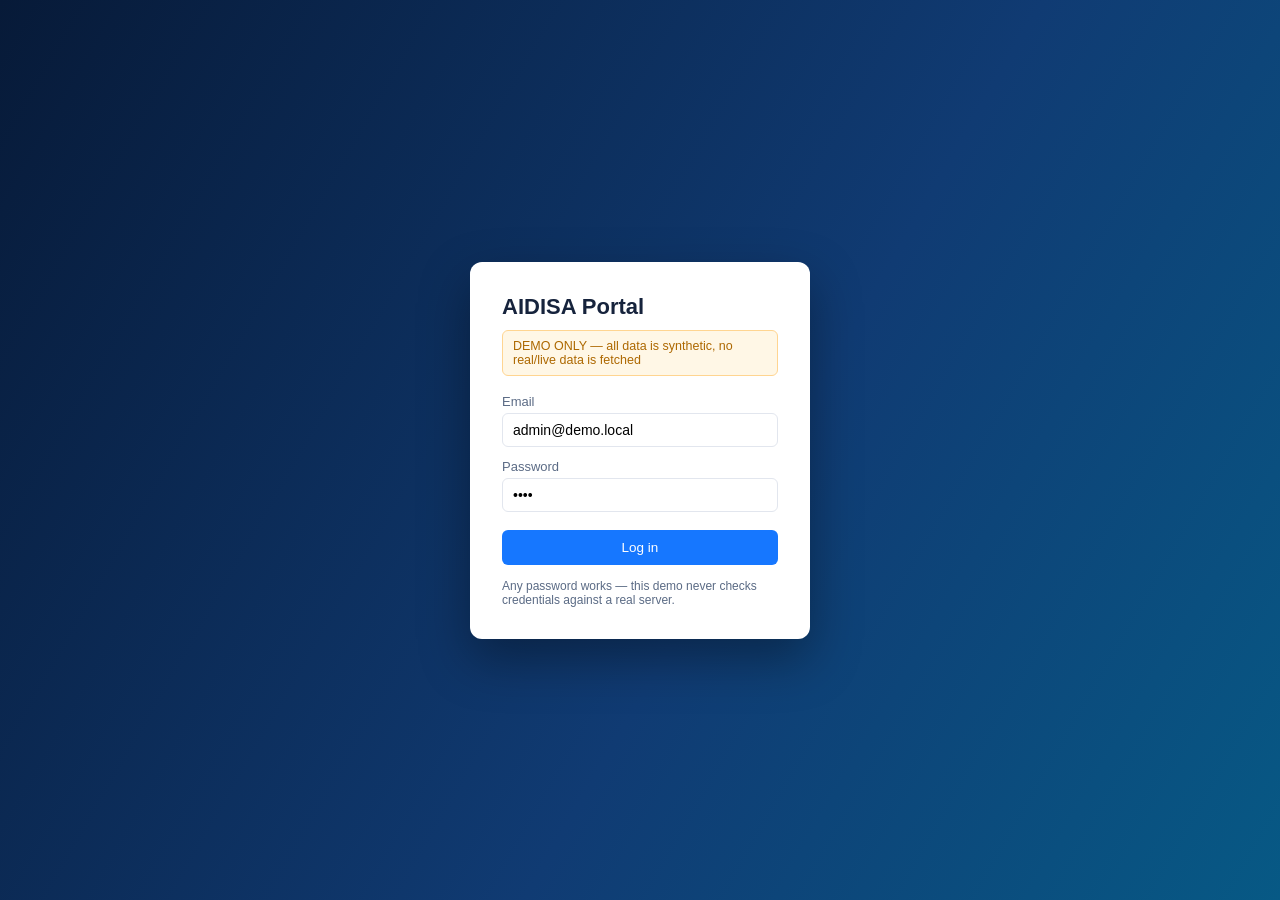
==== index.html @ d4927dfa "Add standalone AIDISA Portal demo Fully static, dependency-free client-side demo (localStorage-backe" ====
<!doctype html>
<html lang="en">
<head>
  <meta charset="utf-8" />
  <meta name="viewport" content="width=device-width, initial-scale=1" />
  <title>AIDISA Portal &mdash; Live Demo</title>
  <link rel="stylesheet" href="styles.css" />
</head>
<body>

  <!-- ===================== LOGIN VIEW ===================== -->
  <div id="loginView" class="login-screen">
    <div class="login-card">
      <div class="brand">AIDISA Portal</div>
      <p class="demo-flag">DEMO ONLY &mdash; all data is synthetic, no real/live data is fetched</p>
      <form id="loginForm">
        <label>Email
          <input id="loginEmail" type="text" value="admin@demo.local" autocomplete="username" />
        </label>
        <label>Password
          <input id="loginPassword" type="password" value="demo" autocomplete="current-password" />
        </label>
        <button type="submit" class="btn btn-primary btn-block">Log in</button>
      </form>
      <p class="hint">Any password works &mdash; this demo never checks credentials against a real server.</p>
    </div>
  </div>

  <!-- ===================== APP VIEW ===================== -->
  <div id="appView" class="app-shell hidden">

    <header class="topbar">
      <div class="topbar-left">
        <span class="brand-mark">AIDISA</span>
        <span class="badge-demo">DEMO &middot; synthetic data</span>
      </div>
      <nav class="tabs">
        <button class="tab-btn active" data-tab="situational">Situational Awareness</button>
        <button class="tab-btn" data-tab="assignment">Case Assignment</button>
      </nav>
      <div class="topbar-right">
        <button id="resetDemoBtn" class="btn btn-ghost">Reset demo</button>
        <button id="logoutBtn" class="btn btn-ghost">Log out</button>
      </div>
    </header>

    <div class="live-bar" id="liveBarOk">
      <div class="live-bar-left">
        <span class="dot" id="liveDot"></span>
        <span id="liveStatusText">Lightweight demo mode</span>
        <span id="lastEventTag" class="tag hidden"></span>
      </div>
      <div class="live-bar-right">
        <label class="inline-field">Generate every
          <select id="intervalSelect">
            <option value="5">5s</option>
            <option value="10" selected>10s</option>
            <option value="15">15s</option>
            <option value="30">30s</option>
          </select>
        </label>
        <label class="inline-field">
          <input type="checkbox" id="liveToggle" /> Live
        </label>
        <label class="inline-field">Advance by
          <select id="advanceSelect">
            <option value="0" selected>Now</option>
            <option value="15">+15s</option>
            <option value="30">+30s</option>
            <option value="60">+60s</option>
            <option value="120">+120s</option>
            <option value="300">+300s</option>
            <option value="600">+600s</option>
          </select>
        </label>
        <button id="generateNowBtn" class="btn btn-primary">Generate now</button>
      </div>
    </div>

    <!-- ---------- Situational Awareness ---------- -->
    <section id="situationalView" class="view">
      <div class="stat-row">
        <div class="stat-card"><div class="stat-value" id="statFeedback">0</div><div class="stat-label">Feedback processed</div></div>
        <div class="stat-card"><div class="stat-value" id="statAlerts">0</div><div class="stat-label">Active high-severity alerts</div></div>
        <div class="stat-card"><div class="stat-value" id="statAssigned">0</div><div class="stat-label">Assigned cases</div></div>
        <div class="stat-card"><div class="stat-value" id="statStaff">0</div><div class="stat-label">Available staff</div></div>
      </div>

      <div class="card-grid">
        <div class="card">
          <div class="card-head">
            <h3>Feedback Trend</h3>
            <div class="card-controls">
              <label>Interval (min) <input type="number" id="trendInterval" min="1" value="5" class="num-input" /></label>
              <label>Window (min) <input type="number" id="trendWindow" min="5" value="60" class="num-input" /></label>
            </div>
          </div>
          <p class="card-sub">High-severity feedback counts, bucketed into equal time intervals.</p>
          <div id="trendChart" class="chart chart-bars"></div>
        </div>

        <div class="card">
          <div class="card-head">
            <h3>Event Surge Tracker</h3>
            <div class="card-controls">
              <label>Window (min) <input type="number" id="surgeWindow" min="5" value="60" class="num-input" /></label>
              <label>Min count <input type="number" id="surgeMinCount" min="1" value="1" class="num-input" /></label>
            </div>
          </div>
          <p class="card-sub">Sudden public-commute incident keywords detected in feedback text.</p>
          <div id="surgeChart" class="chart chart-hbars"></div>
        </div>
      </div>

      <div class="card">
        <h3>Critical Records</h3>
        <p class="card-sub">High-severity feedback received within the trend window above.</p>
        <div class="table-wrap">
          <table id="criticalTable">
            <thead><tr><th>Time</th><th>Title</th><th>Location</th><th>Keywords</th></tr></thead>
            <tbody></tbody>
          </table>
        </div>
      </div>
    </section>

    <!-- ---------- Case Assignment ---------- -->
    <section id="assignmentView" class="view hidden">
      <div class="card-grid">
        <div class="card">
          <h3>Workload by staff</h3>
          <div class="table-wrap">
            <table id="workloadTable">
              <thead><tr><th>Staff</th><th>Assigned cases</th></tr></thead>
              <tbody></tbody>
            </table>
          </div>
        </div>
        <div class="card">
          <h3>All cases</h3>
          <div class="table-wrap">
            <table id="caseTable">
              <thead><tr><th>Time</th><th>Title</th><th>Severity</th><th>Assigned to</th></tr></thead>
              <tbody></tbody>
            </table>
          </div>
        </div>
      </div>
    </section>
  </div>

  <!-- ---------- Case detail dialog ---------- -->
  <dialog id="detailDialog" class="detail-dialog">
    <form method="dialog">
      <h3 id="detailTitle"></h3>
      <dl id="detailBody" class="detail-list"></dl>
      <button class="btn btn-primary" type="submit">Close</button>
    </form>
  </dialog>

  <div id="toast" class="toast hidden"></div>

  <script src="app.js"></script>
</body>
</html>
---- styles.css ----
:root {
  --bg: #f3f5f9;
  --card-bg: #ffffff;
  --text: #16233c;
  --text-muted: #5b6b85;
  --border: #e2e6ee;
  --primary: #1677ff;
  --primary-dark: #0958d9;
  --danger: #cf1322;
  --success: #12805c;
  --warn: #f59e0b;
  font-family: -apple-system, "Segoe UI", Roboto, Helvetica, Arial, sans-serif;
}

* { box-sizing: border-box; }

body {
  margin: 0;
  background: var(--bg);
  color: var(--text);
}

.hidden { display: none !important; }

/* ---------- Login ---------- */
.login-screen {
  min-height: 100vh;
  display: flex;
  align-items: center;
  justify-content: center;
  background: linear-gradient(120deg, #071a38, #103b73 58%, #075985);
}

.login-card {
  background: var(--card-bg);
  border-radius: 12px;
  padding: 32px;
  width: 340px;
  box-shadow: 0 20px 50px rgba(0, 0, 0, 0.35);
}

.login-card .brand {
  font-size: 22px;
  font-weight: 700;
  margin-bottom: 4px;
}

.login-card .demo-flag {
  background: #fff7e6;
  color: #ad6800;
  border: 1px solid #ffd591;
  border-radius: 6px;
  padding: 8px 10px;
  font-size: 12.5px;
  margin: 10px 0 18px;
}

.login-card label {
  display: block;
  font-size: 13px;
  color: var(--text-muted);
  margin-bottom: 12px;
}

.login-card input {
  display: block;
  width: 100%;
  margin-top: 4px;
  padding: 8px 10px;
  border: 1px solid var(--border);
  border-radius: 6px;
  font-size: 14px;
}

.login-card .hint {
  font-size: 12px;
  color: var(--text-muted);
  margin-top: 14px;
  margin-bottom: 0;
}

/* ---------- Buttons ---------- */
.btn {
  border: none;
  border-radius: 6px;
  padding: 8px 14px;
  font-size: 13.5px;
  cursor: pointer;
  font-weight: 500;
}

.btn-primary { background: var(--primary); color: #fff; }
.btn-primary:hover { background: var(--primary-dark); }
.btn-block { width: 100%; padding: 10px; margin-top: 6px; }
.btn-ghost { background: transparent; border: 1px solid var(--border); color: var(--text); }
.btn-ghost:hover { background: #eef1f6; }

/* ---------- App shell ---------- */
.app-shell { min-height: 100vh; }

.topbar {
  display: flex;
  align-items: center;
  justify-content: space-between;
  gap: 16px;
  padding: 12px 20px;
  background: #ffffff;
  border-bottom: 1px solid var(--border);
  flex-wrap: wrap;
}

.topbar-left { display: flex; align-items: center; gap: 10px; }
.brand-mark { font-weight: 700; font-size: 17px; }

.badge-demo {
  font-size: 11px;
  font-weight: 600;
  letter-spacing: 0.3px;
  color: #ad6800;
  background: #fff7e6;
  border: 1px solid #ffd591;
  border-radius: 999px;
  padding: 2px 10px;
}

.tabs { display: flex; gap: 4px; }

.tab-btn {
  border: none;
  background: transparent;
  padding: 8px 14px;
  border-radius: 6px;
  cursor: pointer;
  font-size: 13.5px;
  color: var(--text-muted);
}

.tab-btn.active { background: #e6f0ff; color: var(--primary-dark); font-weight: 600; }
.topbar-right { display: flex; gap: 8px; }

.live-bar {
  display: flex;
  align-items: center;
  justify-content: space-between;
  gap: 12px;
  flex-wrap: wrap;
  background: #f0f9ff;
  border-bottom: 1px solid #d6eaff;
  padding: 10px 20px;
  font-size: 13.5px;
}

.live-bar-left, .live-bar-right { display: flex; align-items: center; gap: 12px; flex-wrap: wrap; }

.dot {
  width: 9px; height: 9px; border-radius: 50%;
  background: #9aa5b1; display: inline-block;
}

.dot.live { background: #22c55e; animation: pulse 1.3s infinite; }

@keyframes pulse {
  0%, 100% { opacity: 1; transform: scale(1); }
  50% { opacity: 0.55; transform: scale(1.15); }
}

.tag {
  background: #e6f0ff;
  color: var(--primary-dark);
  border-radius: 4px;
  padding: 2px 8px;
  font-size: 12px;
}

.tag.high { background: #fff1f0; color: var(--danger); }

.inline-field { display: flex; align-items: center; gap: 6px; color: var(--text-muted); }
.inline-field select, .inline-field input[type="checkbox"] { cursor: pointer; }

/* ---------- Views ---------- */
.view { padding: 20px; }

.stat-row {
  display: grid;
  grid-template-columns: repeat(auto-fit, minmax(180px, 1fr));
  gap: 14px;
  margin-bottom: 18px;
}

.stat-card {
  background: var(--card-bg);
  border: 1px solid var(--border);
  border-radius: 10px;
  padding: 16px 18px;
}

.stat-value { font-size: 26px; font-weight: 700; }
.stat-label { font-size: 12.5px; color: var(--text-muted); margin-top: 2px; }

.card-grid {
  display: grid;
  grid-template-columns: repeat(auto-fit, minmax(360px, 1fr));
  gap: 16px;
  margin-bottom: 16px;
}

.card {
  background: var(--card-bg);
  border: 1px solid var(--border);
  border-radius: 10px;
  padding: 18px;
}

.card h3 { margin: 0 0 4px; font-size: 16px; }
.card-sub { color: var(--text-muted); font-size: 12.5px; margin: 4px 0 14px; }

.card-head {
  display: flex;
  justify-content: space-between;
  align-items: flex-start;
  gap: 10px;
  flex-wrap: wrap;
}

.card-controls { display: flex; gap: 12px; font-size: 12px; color: var(--text-muted); }
.num-input { width: 56px; margin-left: 4px; padding: 2px 5px; border: 1px solid var(--border); border-radius: 4px; }

/* ---------- Charts (pure CSS, no libraries) ---------- */
.chart { min-height: 180px; }

.chart-bars {
  display: flex;
  align-items: flex-end;
  gap: 4px;
  height: 180px;
  border-bottom: 1px solid var(--border);
  padding-bottom: 2px;
}

.chart-bars .bar-col {
  flex: 1;
  display: flex;
  flex-direction: column;
  justify-content: flex-end;
  align-items: center;
  height: 100%;
}

.chart-bars .bar {
  width: 100%;
  max-width: 26px;
  background: var(--danger);
  border-radius: 3px 3px 0 0;
  min-height: 2px;
}

.chart-bars .bar-label {
  font-size: 9.5px;
  color: var(--text-muted);
  margin-top: 4px;
  transform: rotate(-40deg);
  white-space: nowrap;
}

.chart-empty {
  color: var(--text-muted);
  font-size: 13px;
  text-align: center;
  padding: 50px 0;
}

.chart-hbars { display: flex; flex-direction: column; gap: 8px; }

.hbar-row { display: flex; align-items: center; gap: 8px; font-size: 12.5px; cursor: pointer; }
.hbar-label { width: 170px; flex-shrink: 0; text-align: right; color: var(--text); }
.hbar-track { flex: 1; background: #f0f2f6; border-radius: 4px; overflow: hidden; height: 18px; }
.hbar-fill { height: 100%; background: var(--primary); border-radius: 4px; }
.hbar-count { width: 24px; color: var(--text-muted); }

/* ---------- Tables ---------- */
.table-wrap { overflow-x: auto; }

table { width: 100%; border-collapse: collapse; font-size: 13px; }
th, td { text-align: left; padding: 8px 10px; border-bottom: 1px solid var(--border); white-space: nowrap; }
th { color: var(--text-muted); font-weight: 600; font-size: 12px; }
tbody tr { cursor: pointer; }
tbody tr:hover { background: #f7f9fc; }

.sev-high { color: var(--danger); font-weight: 600; }
.sev-low { color: var(--success); font-weight: 600; }

/* ---------- Dialog ---------- */
.detail-dialog {
  border: none;
  border-radius: 10px;
  padding: 22px;
  width: min(480px, 90vw);
  box-shadow: 0 20px 50px rgba(0, 0, 0, 0.3);
}

.detail-dialog::backdrop { background: rgba(10, 20, 40, 0.45); }
.detail-list { display: grid; grid-template-columns: 130px 1fr; gap: 6px 10px; font-size: 13px; margin: 12px 0 18px; }
.detail-list dt { color: var(--text-muted); }
.detail-list dd { margin: 0; }

/* ---------- Toast ---------- */
.toast {
  position: fixed;
  bottom: 20px;
  right: 20px;
  background: #16233c;
  color: #fff;
  padding: 10px 16px;
  border-radius: 8px;
  font-size: 13px;
  box-shadow: 0 10px 30px rgba(0, 0, 0, 0.25);
  z-index: 50;
}
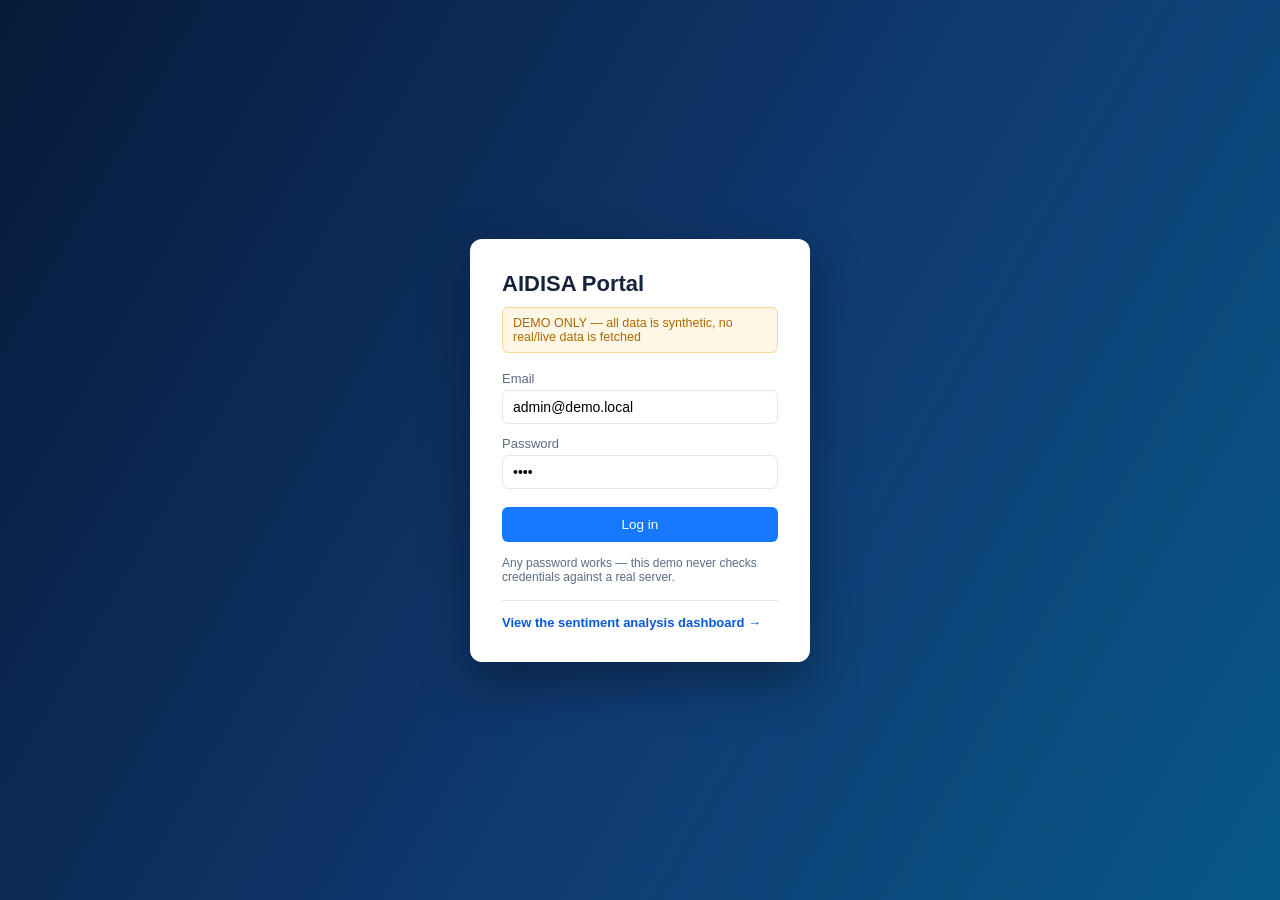
==== commit 37dce538: "Sync demo: processing pipeline, burst alerts, explainers, sentiment dashboard" ====
--- a/index.html
+++ b/index.html
@@ -23,6 +23,7 @@
         <button type="submit" class="btn btn-primary btn-block">Log in</button>
       </form>
       <p class="hint">Any password works &mdash; this demo never checks credentials against a real server.</p>
+      <a class="dash-link" href="dashboard/index.html">View the sentiment analysis dashboard &rarr;</a>
     </div>
   </div>
 
@@ -37,8 +38,13 @@
       <nav class="tabs">
         <button class="tab-btn active" data-tab="situational">Situational Awareness</button>
         <button class="tab-btn" data-tab="assignment">Case Assignment</button>
+        <button class="tab-btn" data-tab="howto">How it works</button>
+        <a class="tab-btn tab-link" href="dashboard/index.html">Sentiment Dashboard &#8599;</a>
       </nav>
       <div class="topbar-right">
+        <button id="alertBellBtn" class="btn btn-ghost bell" title="Open burst alerts">
+          Alerts <span id="alertBadge" class="bell-badge hidden">0</span>
+        </button>
         <button id="resetDemoBtn" class="btn btn-ghost">Reset demo</button>
         <button id="logoutBtn" class="btn btn-ghost">Log out</button>
       </div>
@@ -47,7 +53,7 @@
     <div class="live-bar" id="liveBarOk">
       <div class="live-bar-left">
         <span class="dot" id="liveDot"></span>
-        <span id="liveStatusText">Lightweight demo mode</span>
+        <span id="liveStatusText">Live feed paused</span>
         <span id="lastEventTag" class="tag hidden"></span>
       </div>
       <div class="live-bar-right">
@@ -74,16 +80,43 @@
           </select>
         </label>
         <button id="generateNowBtn" class="btn btn-primary">Generate now</button>
+        <button id="burstBtn" class="btn btn-danger">Simulate incident burst</button>
       </div>
     </div>
 
     <!-- ---------- Situational Awareness ---------- -->
     <section id="situationalView" class="view">
       <div class="stat-row">
-        <div class="stat-card"><div class="stat-value" id="statFeedback">0</div><div class="stat-label">Feedback processed</div></div>
-        <div class="stat-card"><div class="stat-value" id="statAlerts">0</div><div class="stat-label">Active high-severity alerts</div></div>
-        <div class="stat-card"><div class="stat-value" id="statAssigned">0</div><div class="stat-label">Assigned cases</div></div>
-        <div class="stat-card"><div class="stat-value" id="statStaff">0</div><div class="stat-label">Available staff</div></div>
+        <div class="stat-card"><div class="stat-value" id="statReceived">0</div><div class="stat-label">Feedback received</div></div>
+        <div class="stat-card"><div class="stat-value" id="statQueue">0</div><div class="stat-label">In processing pipeline</div></div>
+        <div class="stat-card"><div class="stat-value" id="statProcessed">0</div><div class="stat-label">Feedback processed</div></div>
+        <div class="stat-card"><div class="stat-value" id="statHigh">0</div><div class="stat-label">High-severity feedback</div></div>
+        <div class="stat-card"><div class="stat-value" id="statAlerts">0</div><div class="stat-label">Open burst alerts</div></div>
+        <div class="stat-card"><div class="stat-value" id="statLatency">-</div><div class="stat-label">Avg processing time (last 20)</div></div>
+      </div>
+
+      <div class="card" id="alertsCard">
+        <h3>Burst Alerts</h3>
+        <p class="card-sub">Raised automatically when an incident keyword spikes above its normal rate. Email and SMS are mocked, and nothing is sent.</p>
+        <div id="alertList" class="alert-list"></div>
+      </div>
+
+      <div class="card">
+        <div class="card-head">
+          <h3>Processing Pipeline</h3>
+          <div class="card-controls">
+            <span id="pipelineStatus" class="pipe-status"></span>
+            <label>Speed
+              <select id="speedSelect">
+                <option value="fast">Fast</option>
+                <option value="normal">Normal</option>
+                <option value="slow">Slow</option>
+              </select>
+            </label>
+          </div>
+        </div>
+        <p class="card-sub">Feedback is received first and queued. One backend worker processes each record through every stage. Charts, alerts and assignment only update after the last stage finishes.</p>
+        <div id="pipeline" class="pipeline"></div>
       </div>
 
       <div class="card-grid">
@@ -95,26 +128,28 @@
               <label>Window (min) <input type="number" id="trendWindow" min="5" value="60" class="num-input" /></label>
             </div>
           </div>
-          <p class="card-sub">High-severity feedback counts, bucketed into equal time intervals.</p>
+          <p class="card-sub">Processed high-severity feedback counts, bucketed into equal time intervals.</p>
           <div id="trendChart" class="chart chart-bars"></div>
         </div>
 
         <div class="card">
           <div class="card-head">
             <h3>Event Surge Tracker</h3>
-            <div class="card-controls">
-              <label>Window (min) <input type="number" id="surgeWindow" min="5" value="60" class="num-input" /></label>
-              <label>Min count <input type="number" id="surgeMinCount" min="1" value="1" class="num-input" /></label>
+            <div class="card-controls wrap">
+              <label>Window (min) <input type="number" id="burstWindow" min="1" value="15" class="num-input" /></label>
+              <label>Baseline windows <input type="number" id="burstBaseline" min="1" max="12" value="4" class="num-input" /></label>
+              <label>Min count <input type="number" id="burstMinCount" min="1" value="3" class="num-input" /></label>
+              <label>Multiplier <input type="number" id="burstMultiplier" min="1" step="0.5" value="2" class="num-input" /></label>
             </div>
           </div>
-          <p class="card-sub">Sudden public-commute incident keywords detected in feedback text.</p>
+          <p class="card-sub">Incident keywords in the current window. The black tick is each keyword's alert threshold. Click a row to see how it was scored.</p>
           <div id="surgeChart" class="chart chart-hbars"></div>
         </div>
       </div>
 
       <div class="card">
         <h3>Critical Records</h3>
-        <p class="card-sub">High-severity feedback received within the trend window above.</p>
+        <p class="card-sub">Processed high-severity feedback within the trend window above.</p>
         <div class="table-wrap">
           <table id="criticalTable">
             <thead><tr><th>Time</th><th>Title</th><th>Location</th><th>Keywords</th></tr></thead>
@@ -126,35 +161,74 @@
 
     <!-- ---------- Case Assignment ---------- -->
     <section id="assignmentView" class="view hidden">
-      <div class="card-grid">
-        <div class="card">
-          <h3>Workload by staff</h3>
-          <div class="table-wrap">
-            <table id="workloadTable">
-              <thead><tr><th>Staff</th><th>Assigned cases</th></tr></thead>
-              <tbody></tbody>
-            </table>
-          </div>
-        </div>
-        <div class="card">
-          <h3>All cases</h3>
-          <div class="table-wrap">
-            <table id="caseTable">
-              <thead><tr><th>Time</th><th>Title</th><th>Severity</th><th>Assigned to</th></tr></thead>
-              <tbody></tbody>
-            </table>
-          </div>
-        </div>
+      <div class="card">
+        <h3>Staff &amp; workload</h3>
+        <p class="card-sub">Toggle "on leave" to see the auto-assignment skip that person on the next case.</p>
+        <div class="table-wrap">
+          <table id="workloadTable">
+            <thead><tr><th>Staff</th><th>Team</th><th>Skills</th><th>Availability</th><th>This hour</th><th>Today</th><th>Total</th></tr></thead>
+            <tbody></tbody>
+          </table>
+        </div>
+      </div>
+      <div class="card">
+        <h3>All cases</h3>
+        <p class="card-sub">Click a processed case to see why it went to that staff member.</p>
+        <div class="table-wrap">
+          <table id="caseTable">
+            <thead><tr><th>Time</th><th>Title</th><th>Status</th><th>Severity</th><th>Assigned to</th></tr></thead>
+            <tbody></tbody>
+          </table>
+        </div>
+      </div>
+    </section>
+
+    <!-- ---------- How it works ---------- -->
+    <section id="howtoView" class="view hidden">
+      <div class="card intro">
+        <h3>How AIDISA handles a piece of feedback</h3>
+        <ol class="flow">
+          <li><b>Receive</b>: feedback arrives from IFS, web forms or social media and joins a queue.</li>
+          <li><b>Process</b>: a worker runs pre-processing, the severity model, keyword/NER extraction and category classification.</li>
+          <li><b>Assign</b>: the case is routed to a team and skill, then given to the least-loaded available staff member.</li>
+          <li><b>Detect bursts</b>: keyword counts are compared against their recent baseline, and spikes raise an alert.</li>
+        </ol>
+        <p class="card-sub">These explainers use the same data as the dashboard, so try "Simulate incident burst" and watch them update.</p>
+      </div>
+
+      <div class="card" id="burstCard">
+        <div class="card-head">
+          <h3>Event burst detection</h3>
+          <div class="card-controls"><label>Keyword <select id="explainKeyword"></select></label></div>
+        </div>
+        <p class="card-sub">Is this keyword unusually frequent right now? Thresholds come from the Event Surge Tracker settings.</p>
+        <div id="burstExplain"></div>
+        <div class="table-wrap"><table id="burstTable" class="explain-table clickable"></table></div>
+      </div>
+
+      <div class="card" id="assignCard">
+        <div class="card-head">
+          <h3>Case assignment</h3>
+          <div class="card-controls">
+            <label>Case <select id="explainCase" class="wide-select"></select></label>
+            <button id="replayBtn" class="btn btn-primary btn-small">Replay step by step</button>
+          </div>
+        </div>
+        <p class="card-sub">Mirrors <code>get_next_user()</code> in the AIDISA backend. Each filter narrows the staff list until one person is left.</p>
+        <div id="assignExplain"></div>
       </div>
     </section>
   </div>
 
-  <!-- ---------- Case detail dialog ---------- -->
+  <!-- ---------- Detail dialog ---------- -->
   <dialog id="detailDialog" class="detail-dialog">
     <form method="dialog">
       <h3 id="detailTitle"></h3>
       <dl id="detailBody" class="detail-list"></dl>
-      <button class="btn btn-primary" type="submit">Close</button>
+      <div class="dialog-actions">
+        <button id="detailExplainBtn" class="btn btn-ghost hidden" type="button"></button>
+        <button class="btn btn-primary" type="submit">Close</button>
+      </div>
     </form>
   </dialog>
 
--- a/styles.css
+++ b/styles.css
@@ -136,6 +136,20 @@
 }
 
 .tab-btn.active { background: #e6f0ff; color: var(--primary-dark); font-weight: 600; }
+.tab-link { text-decoration: none; }
+.tab-link:hover { color: var(--primary-dark); background: #f0f6ff; }
+
+.dash-link {
+  display: block;
+  margin-top: 16px;
+  padding-top: 14px;
+  border-top: 1px solid var(--border);
+  font-size: 13px;
+  color: var(--primary-dark);
+  text-decoration: none;
+  font-weight: 600;
+}
+.dash-link:hover { text-decoration: underline; }
 .topbar-right { display: flex; gap: 8px; }
 
 .live-bar {
@@ -303,11 +317,14 @@
 .detail-list dt { color: var(--text-muted); }
 .detail-list dd { margin: 0; }
 
+.dialog-actions { display: flex; justify-content: flex-end; gap: 8px; }
+
 /* ---------- Toast ---------- */
 .toast {
   position: fixed;
   bottom: 20px;
   right: 20px;
+  max-width: min(420px, calc(100vw - 40px));
   background: #16233c;
   color: #fff;
   padding: 10px 16px;
@@ -316,3 +333,201 @@
   box-shadow: 0 10px 30px rgba(0, 0, 0, 0.25);
   z-index: 50;
 }
+
+.toast-alert { background: var(--danger); font-weight: 600; }
+
+/* ---------- Shared bits ---------- */
+.btn-small { padding: 5px 10px; font-size: 12.5px; }
+.btn-danger { background: var(--danger); color: #fff; }
+.btn-danger:hover { background: #a8071a; }
+.card + .card, .card-grid + .card { margin-top: 0; }
+.view > .card { margin-bottom: 16px; }
+.card-controls.wrap { flex-wrap: wrap; row-gap: 6px; }
+.card-controls select { margin-left: 4px; padding: 2px 4px; border: 1px solid var(--border); border-radius: 4px; }
+.wide-select { max-width: 320px; }
+.muted { color: var(--text-muted); }
+code { background: #f0f2f6; padding: 1px 5px; border-radius: 4px; font-size: 12px; }
+
+.pill {
+  display: inline-block;
+  font-size: 11px;
+  font-weight: 600;
+  padding: 1px 8px;
+  border-radius: 999px;
+  background: #eef1f6;
+  color: var(--text-muted);
+  white-space: nowrap;
+}
+.pill-burst, .pill-critical { background: #fff1f0; color: var(--danger); border: 1px solid #ffccc7; }
+.pill-warning { background: #fffbe6; color: #ad6800; border: 1px solid #ffe58f; }
+.pill-ok { background: #f0fdf4; color: var(--success); }
+.pill-busy { background: #e6f0ff; color: var(--primary-dark); }
+.pill-status { text-transform: capitalize; }
+
+.skill {
+  display: inline-block;
+  font-size: 11px;
+  background: #f0f2f6;
+  border-radius: 4px;
+  padding: 1px 6px;
+  margin: 1px 0;
+}
+td.skills { white-space: normal; max-width: 280px; }
+.leave-toggle { display: inline-flex; align-items: center; gap: 4px; cursor: pointer; }
+
+/* ---------- Alert bell ---------- */
+.bell { position: relative; }
+.bell-badge {
+  display: inline-block;
+  min-width: 18px;
+  margin-left: 4px;
+  padding: 0 5px;
+  border-radius: 999px;
+  background: var(--text-muted);
+  color: #fff;
+  font-size: 11px;
+  line-height: 18px;
+  text-align: center;
+}
+.bell-badge.badge-active { background: var(--danger); }
+.bell.ring { animation: ring 0.9s ease-in-out 2; }
+@keyframes ring {
+  0%, 100% { transform: rotate(0); }
+  20% { transform: rotate(-8deg); }
+  40% { transform: rotate(8deg); }
+  60% { transform: rotate(-5deg); }
+  80% { transform: rotate(5deg); }
+}
+
+/* ---------- Alerts ---------- */
+.alert-list { display: flex; flex-direction: column; gap: 10px; }
+.alert-item {
+  border: 1px solid var(--border);
+  border-left: 4px solid var(--warn);
+  border-radius: 8px;
+  padding: 10px 12px;
+  font-size: 13px;
+}
+.alert-item.level-critical { border-left-color: var(--danger); }
+.alert-item.status-active { background: #fffafa; }
+.alert-item.status-resolved { opacity: 0.6; border-left-color: var(--border); }
+.alert-top { display: flex; align-items: center; gap: 8px; flex-wrap: wrap; }
+.alert-kw { font-weight: 700; font-size: 14px; }
+.alert-time { margin-left: auto; color: var(--text-muted); font-size: 12px; }
+.alert-body { margin: 6px 0 8px; color: var(--text-muted); line-height: 1.6; }
+.channel { background: #f0f9ff; color: var(--primary-dark); border-radius: 4px; padding: 0 6px; font-size: 11.5px; }
+.alert-actions { display: flex; gap: 6px; flex-wrap: wrap; }
+.alert-actions .btn { background: #fff; border: 1px solid var(--border); color: var(--text); }
+.alert-actions .btn:hover { background: #eef1f6; }
+.alert-divider { font-size: 12px; color: var(--text-muted); margin-top: 4px; }
+.chart-empty.small { padding: 16px 0; }
+
+/* ---------- Processing pipeline ---------- */
+.pipe-status { font-size: 12px; color: var(--text-muted); align-self: center; }
+.pipeline {
+  display: grid;
+  grid-template-columns: repeat(7, minmax(120px, 1fr));
+  gap: 8px;
+  overflow-x: auto;
+  padding-bottom: 4px;
+}
+.pipe-col {
+  background: #f7f9fc;
+  border: 1px solid var(--border);
+  border-radius: 8px;
+  min-height: 150px;
+  display: flex;
+  flex-direction: column;
+}
+.pipe-col.active { border-color: var(--primary); background: #f0f6ff; }
+.pipe-col.has-items { border-color: #ffd591; background: #fffcf5; }
+.pipe-col.done { background: #f6fdf9; }
+.pipe-head { padding: 8px 8px 6px; border-bottom: 1px solid var(--border); }
+.pipe-title { font-size: 12px; font-weight: 600; }
+.pipe-sub { font-size: 10.5px; color: var(--text-muted); }
+.pipe-body { padding: 6px; display: flex; flex-direction: column; gap: 5px; }
+.chip {
+  background: #fff;
+  border: 1px solid var(--border);
+  border-radius: 6px;
+  padding: 5px 7px;
+  font-size: 11.5px;
+  cursor: pointer;
+  animation: chipIn 0.25s ease-out;
+}
+.chip:hover { border-color: var(--primary); }
+.chip-active { border-color: var(--primary); box-shadow: 0 2px 8px rgba(22, 119, 255, 0.15); }
+.chip-title { font-weight: 500; overflow: hidden; text-overflow: ellipsis; white-space: nowrap; }
+.chip-meta { font-size: 10.5px; color: var(--text-muted); margin-top: 2px; }
+.chip-more { font-size: 11px; color: var(--text-muted); text-align: center; }
+.chip-progress { height: 4px; background: #e6f0ff; border-radius: 2px; margin-top: 5px; overflow: hidden; }
+.chip-progress span { display: block; height: 100%; width: 0; background: var(--primary); }
+@keyframes chipIn { from { opacity: 0; transform: translateY(-3px); } to { opacity: 1; transform: none; } }
+
+/* ---------- Surge tracker extras ---------- */
+.hbar-track { position: relative; }
+.hbar-fill.burst { background: var(--danger); }
+.hbar-threshold { position: absolute; top: -2px; bottom: -2px; width: 2px; background: var(--text); }
+.hbar-state { width: 58px; }
+
+/* ---------- How it works ---------- */
+.flow { margin: 8px 0 0; padding-left: 20px; font-size: 13.5px; line-height: 1.7; }
+.explain-grid { display: grid; grid-template-columns: minmax(0, 3fr) minmax(0, 2fr); gap: 20px; align-items: start; }
+@media (max-width: 860px) { .explain-grid { grid-template-columns: 1fr; } }
+.burst-svg { width: 100%; height: auto; display: block; }
+.burst-svg .grid { stroke: #eef1f6; }
+.burst-svg .axis { fill: var(--text-muted); font-size: 11px; }
+.burst-svg .val { fill: var(--text); font-size: 12px; font-weight: 600; }
+.burst-svg .b-base { fill: #c9d3e3; }
+.burst-svg .b-current { fill: var(--primary); }
+.burst-svg .b-burst { fill: var(--danger); }
+.burst-svg .l-mean { stroke: #8a97ab; stroke-width: 1.5; stroke-dasharray: 3 3; }
+.burst-svg .l-mean-t { fill: #6b7a92; font-size: 11px; }
+.burst-svg .l-thresh { stroke: #d4380d; stroke-width: 2; stroke-dasharray: 7 4; }
+.burst-svg .l-thresh-t { fill: #d4380d; font-size: 11px; font-weight: 600; }
+.legend { display: flex; flex-wrap: wrap; align-items: center; gap: 6px 10px; font-size: 11.5px; color: var(--text-muted); margin-top: 6px; }
+.lg { display: inline-block; width: 12px; height: 12px; border-radius: 2px; }
+.lg-base { background: #c9d3e3; }
+.lg-cur { background: var(--danger); }
+.lg-mean { height: 0; border-top: 2px dashed #8a97ab; border-radius: 0; }
+.lg-thresh { height: 0; border-top: 2px dashed #d4380d; border-radius: 0; }
+.steps { margin: 0; padding-left: 20px; font-size: 13px; line-height: 1.6; }
+.steps li { margin-bottom: 8px; }
+.contrib { margin: 14px 0; font-size: 12.5px; }
+.contrib-title { font-weight: 600; margin-bottom: 6px; }
+.contrib-row { display: grid; grid-template-columns: 90px 1fr auto; gap: 10px; padding: 4px 6px; border-bottom: 1px solid var(--border); cursor: pointer; }
+.contrib-row:hover { background: #f7f9fc; }
+.explain-table tr.selected { background: #e6f0ff; }
+.explain-table.clickable tbody tr { cursor: pointer; }
+.explain-table td.miss { color: var(--danger); }
+.explain-table tr.row-out td { color: #a0aabb; }
+.explain-table tr.row-out td.miss { color: #e39a9f; }
+.explain-table tr.row-chosen { background: #f0fdf4; }
+.chosen { color: var(--success); font-weight: 700; }
+.case-summary { font-size: 13.5px; margin-bottom: 6px; }
+.route { font-size: 13px; color: var(--text-muted); margin-bottom: 14px; }
+.funnel { display: flex; align-items: stretch; gap: 4px; margin-bottom: 14px; overflow-x: auto; padding-bottom: 4px; }
+.funnel-step {
+  flex: 1;
+  min-width: 96px;
+  border: 1px solid var(--border);
+  border-radius: 8px;
+  padding: 8px;
+  text-align: center;
+  background: #f7f9fc;
+  transition: background 0.3s, border-color 0.3s, opacity 0.3s;
+}
+.funnel-step.pending { opacity: 0.4; }
+.funnel-step.active { border-color: var(--primary); background: #e6f0ff; }
+.funnel-step.done { background: #fff; }
+.funnel-step:last-child.done, .funnel-step:last-child.active { border-color: var(--success); background: #f0fdf4; }
+.fs-count { font-size: 18px; font-weight: 700; white-space: nowrap; overflow: hidden; text-overflow: ellipsis; }
+.fs-label { font-size: 12px; font-weight: 600; }
+.fs-note { font-size: 10.5px; color: var(--text-muted); min-height: 13px; }
+.funnel-arrow { align-self: center; color: var(--text-muted); font-size: 20px; }
+
+@media (max-width: 600px) {
+  .view { padding: 16px; }
+  .card-grid { grid-template-columns: 1fr; }
+  .hbar-label { width: 110px; }
+}
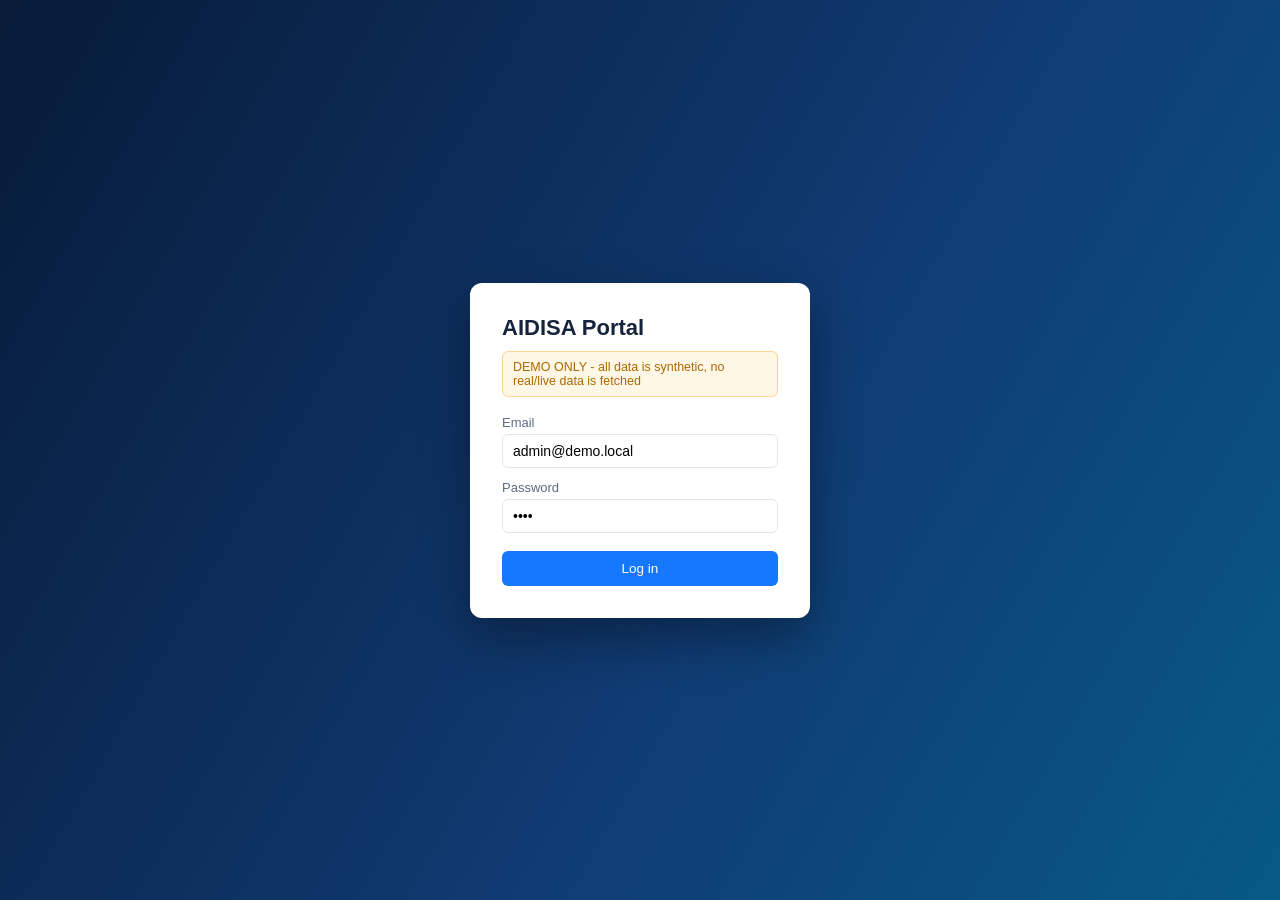
==== commit 5f8bc04d: "Reseed returning visitors; tidy login screen and dashes - Bump the saved-data key so browsers holdin" ====
--- a/index.html
+++ b/index.html
@@ -3,7 +3,8 @@
 <head>
   <meta charset="utf-8" />
   <meta name="viewport" content="width=device-width, initial-scale=1" />
-  <title>AIDISA Portal &mdash; Live Demo</title>
+  <link rel="icon" href="data:," />
+  <title>AIDISA Portal - Live Demo</title>
   <link rel="stylesheet" href="styles.css" />
 </head>
 <body>
@@ -12,7 +13,7 @@
   <div id="loginView" class="login-screen">
     <div class="login-card">
       <div class="brand">AIDISA Portal</div>
-      <p class="demo-flag">DEMO ONLY &mdash; all data is synthetic, no real/live data is fetched</p>
+      <p class="demo-flag">DEMO ONLY - all data is synthetic, no real/live data is fetched</p>
       <form id="loginForm">
         <label>Email
           <input id="loginEmail" type="text" value="admin@demo.local" autocomplete="username" />
@@ -22,8 +23,6 @@
         </label>
         <button type="submit" class="btn btn-primary btn-block">Log in</button>
       </form>
-      <p class="hint">Any password works &mdash; this demo never checks credentials against a real server.</p>
-      <a class="dash-link" href="dashboard/index.html">View the sentiment analysis dashboard &rarr;</a>
     </div>
   </div>
 
@@ -32,18 +31,17 @@
 
     <header class="topbar">
       <div class="topbar-left">
-        <span class="brand-mark">AIDISA</span>
+        <span class="brand-mark">AiDiSA</span>
         <span class="badge-demo">DEMO &middot; synthetic data</span>
       </div>
       <nav class="tabs">
         <button class="tab-btn active" data-tab="situational">Situational Awareness</button>
         <button class="tab-btn" data-tab="assignment">Case Assignment</button>
-        <button class="tab-btn" data-tab="howto">How it works</button>
-        <a class="tab-btn tab-link" href="dashboard/index.html">Sentiment Dashboard &#8599;</a>
+        <button class="tab-btn" data-tab="sentiment">Sentiment Dashboard</button>
       </nav>
       <div class="topbar-right">
-        <button id="alertBellBtn" class="btn btn-ghost bell" title="Open burst alerts">
-          Alerts <span id="alertBadge" class="bell-badge hidden">0</span>
+        <button id="alertBellBtn" class="btn btn-ghost bell" title="Open surge alerts">
+          Alerts <span id="alertBadge" class="bell-badge">0</span>
         </button>
         <button id="resetDemoBtn" class="btn btn-ghost">Reset demo</button>
         <button id="logoutBtn" class="btn btn-ghost">Log out</button>
@@ -54,7 +52,6 @@
       <div class="live-bar-left">
         <span class="dot" id="liveDot"></span>
         <span id="liveStatusText">Live feed paused</span>
-        <span id="lastEventTag" class="tag hidden"></span>
       </div>
       <div class="live-bar-right">
         <label class="inline-field">Generate every
@@ -80,25 +77,79 @@
           </select>
         </label>
         <button id="generateNowBtn" class="btn btn-primary">Generate now</button>
-        <button id="burstBtn" class="btn btn-danger">Simulate incident burst</button>
+        <button id="burstBtn" class="btn btn-danger">Simulate incident surge</button>
       </div>
     </div>
 
     <!-- ---------- Situational Awareness ---------- -->
     <section id="situationalView" class="view">
-      <div class="stat-row">
-        <div class="stat-card"><div class="stat-value" id="statReceived">0</div><div class="stat-label">Feedback received</div></div>
-        <div class="stat-card"><div class="stat-value" id="statQueue">0</div><div class="stat-label">In processing pipeline</div></div>
-        <div class="stat-card"><div class="stat-value" id="statProcessed">0</div><div class="stat-label">Feedback processed</div></div>
-        <div class="stat-card"><div class="stat-value" id="statHigh">0</div><div class="stat-label">High-severity feedback</div></div>
-        <div class="stat-card"><div class="stat-value" id="statAlerts">0</div><div class="stat-label">Open burst alerts</div></div>
-        <div class="stat-card"><div class="stat-value" id="statLatency">-</div><div class="stat-label">Avg processing time (last 20)</div></div>
-      </div>
-
-      <div class="card" id="alertsCard">
-        <h3>Burst Alerts</h3>
-        <p class="card-sub">Raised automatically when an incident keyword spikes above its normal rate. Email and SMS are mocked, and nothing is sent.</p>
-        <div id="alertList" class="alert-list"></div>
+      <div class="stat-row overview-row">
+        <div class="stat-card ov-card" id="ovIncidents">
+          <div class="stat-label">Incidents in the last hour (surges)</div>
+          <div class="stat-value" id="ovIncidentsValue">0</div>
+          <div class="ov-sub" id="ovIncidentsSub"></div>
+        </div>
+        <div class="stat-card ov-card" id="ovTopIssue">
+          <div class="stat-label">Top issue right now</div>
+          <div class="stat-value ov-text" id="ovTopValue">None</div>
+          <div class="ov-sub" id="ovTopSub"></div>
+        </div>
+        <div class="stat-card ov-card">
+          <div class="stat-label">Feedback in the last hour</div>
+          <div class="stat-value" id="ovFeedbackValue">0</div>
+          <div class="ov-sub" id="ovFeedbackSub"></div>
+        </div>
+      </div>
+
+      <div class="card heartbeat-card">
+        <div class="card-head">
+          <h3>Incident Heartbeat <span class="hb-sub">last 60 min</span></h3>
+        </div>
+        <div id="hbChart" class="hb-chart"></div>
+        <div class="hb-axis"><span>60 min ago</span><span>30 min</span><span>now</span></div>
+        <div class="hb-legend"><span class="hb-key hb-key-all"></span>All feedback <span class="hb-key hb-key-crit"></span>Critical incidents</div>
+      </div>
+
+      <div class="card-grid">
+        <div class="card">
+          <div class="card-head">
+            <h3>Feedback Trend</h3>
+            <div class="card-controls">
+              <label>Interval (min) <input type="number" id="trendInterval" min="1" value="5" class="num-input" /></label>
+              <label>Window (min) <input type="number" id="trendWindow" min="5" value="60" class="num-input" /></label>
+            </div>
+          </div>
+          <p class="card-sub">Processed high-severity feedback counts, bucketed into equal time intervals.</p>
+          <div id="trendChart" class="chart chart-bars"></div>
+        </div>
+
+        <div class="card">
+          <div class="card-head">
+            <h3>Event Surge Tracker</h3>
+            <div class="card-controls wrap">
+              <label title="How far back &quot;right now&quot; looks. Reports in this many minutes are the current count.">Window (min) <input type="number" id="burstWindow" min="1" value="15" class="num-input" /></label>
+              <label title="How many reports of the same keyword, inside the window, raise a surge alert.">Threshold <input type="number" id="burstMinCount" min="1" value="3" class="num-input" /></label>
+              <span class="sev-filter" title="Which AI severity ratings count towards a surge.">Count
+                <label><input type="checkbox" id="sev_high" checked /> High</label>
+                <label><input type="checkbox" id="sev_medium" /> Medium</label>
+                <label><input type="checkbox" id="sev_low" /> Low</label>
+              </span>
+            </div>
+          </div>
+          <p class="card-sub">Incident keywords in the current window, counting only the severities ticked above. The black tick is the alert threshold.</p>
+          <div id="surgeChart" class="chart chart-hbars"></div>
+        </div>
+      </div>
+
+      <div class="card">
+        <h3>Critical Records</h3>
+        <p class="card-sub">Processed high-severity feedback within the trend window above.</p>
+        <div class="table-wrap">
+          <table id="criticalTable">
+            <thead><tr><th>Time</th><th>Title</th><th>Location</th><th>Keywords</th></tr></thead>
+            <tbody></tbody>
+          </table>
+        </div>
       </div>
 
       <div class="card">
@@ -117,45 +168,42 @@
         </div>
         <p class="card-sub">Feedback is received first and queued. One backend worker processes each record through every stage. Charts, alerts and assignment only update after the last stage finishes.</p>
         <div id="pipeline" class="pipeline"></div>
-      </div>
-
-      <div class="card-grid">
-        <div class="card">
-          <div class="card-head">
-            <h3>Feedback Trend</h3>
-            <div class="card-controls">
-              <label>Interval (min) <input type="number" id="trendInterval" min="1" value="5" class="num-input" /></label>
-              <label>Window (min) <input type="number" id="trendWindow" min="5" value="60" class="num-input" /></label>
-            </div>
-          </div>
-          <p class="card-sub">Processed high-severity feedback counts, bucketed into equal time intervals.</p>
-          <div id="trendChart" class="chart chart-bars"></div>
-        </div>
-
-        <div class="card">
-          <div class="card-head">
-            <h3>Event Surge Tracker</h3>
-            <div class="card-controls wrap">
-              <label>Window (min) <input type="number" id="burstWindow" min="1" value="15" class="num-input" /></label>
-              <label>Baseline windows <input type="number" id="burstBaseline" min="1" max="12" value="4" class="num-input" /></label>
-              <label>Min count <input type="number" id="burstMinCount" min="1" value="3" class="num-input" /></label>
-              <label>Multiplier <input type="number" id="burstMultiplier" min="1" step="0.5" value="2" class="num-input" /></label>
-            </div>
-          </div>
-          <p class="card-sub">Incident keywords in the current window. The black tick is each keyword's alert threshold. Click a row to see how it was scored.</p>
-          <div id="surgeChart" class="chart chart-hbars"></div>
-        </div>
-      </div>
-
-      <div class="card">
-        <h3>Critical Records</h3>
-        <p class="card-sub">Processed high-severity feedback within the trend window above.</p>
-        <div class="table-wrap">
-          <table id="criticalTable">
-            <thead><tr><th>Time</th><th>Title</th><th>Location</th><th>Keywords</th></tr></thead>
-            <tbody></tbody>
-          </table>
-        </div>
+        <div class="method-legend">
+          <div><span class="method method-ai">AI &middot; LLM</span><b>Severity &amp; NER</b> - a large language model with few-shot prompts rates severity and pulls out incident keywords and locations from free text (emails, chats, call notes).</div>
+          <div><span class="method method-tx">AI &middot; RoBERTa</span><b>Sentiment index</b> - <b>TranSent-X</b> (Transport Sentiment Experience), our RoBERTa model fine-tuned on transport feedback, scores each report from 1 Very Negative to 5 Very Positive. The Sentiment Dashboard averages these scores into the Sentiment Intensity index.</div>
+          <div><span class="method method-ml">ML &middot; SVC</span><b>Category</b> - a support vector classifier trained on past cases assigns the main category.</div>
+          <div><span class="method method-rule">Rule-based</span><b>Pre-processing &amp; assignment</b> - deterministic cleaning, then routing by team, skill, leave and workload.</div>
+        </div>
+      </div>
+
+      <div class="card intro">
+        <h3>How AIDISA handles a piece of feedback</h3>
+        <ol class="flow">
+          <li><b>Receive</b>: feedback arrives from IFS, web forms or social media and joins a queue.</li>
+          <li><b>Process</b>: a worker runs pre-processing, the severity model, keyword/NER extraction and category classification.</li>
+          <li><b>Assign</b>: the case is routed to a team and skill, then given to the least-loaded available staff member.</li>
+          <li><b>Detect surges</b>: reports the AI rated High severity (adjustable) are counted per keyword; when a keyword reaches the threshold within the window, a surge alert is raised.</li>
+        </ol>
+        <p class="card-sub">These explainers use the same live data as the panels above, so try "Simulate incident surge" and watch them update.</p>
+      </div>
+
+      <div class="card" id="burstCard">
+        <div class="card-head">
+          <h3>Event surge detection</h3>
+          <div class="card-controls"><label>Keyword <select id="explainKeyword"></select></label></div>
+        </div>
+        <p class="card-sub">Are enough serious reports about the same thing coming in right now? Settings come from the Event Surge Tracker.</p>
+        <div class="settings-help" id="settingsHelp">
+          <h4>How a surge is decided</h4>
+          <dl>
+            <dt>Count</dt><dd>Which <b>AI severity ratings</b> count. Default is <b>High only</b>, so routine complaints never trigger a surge. Tick Medium to also watch service issues such as lift faults or no aircon.</dd>
+            <dt>Window (min)</dt><dd>How far back &ldquo;right now&rdquo; looks. Reports in the last this-many minutes are counted.</dd>
+            <dt>Threshold</dt><dd>How many of those reports about the <b>same keyword</b> raise an alert. Lower it to be warned sooner; raise it to cut noise.</dd>
+          </dl>
+          <p class="settings-example" id="settingsExample"></p>
+        </div>
+        <div id="burstExplain"></div>
+        <div class="table-wrap"><table id="burstTable" class="explain-table clickable"></table></div>
       </div>
     </section>
 
@@ -181,30 +229,6 @@
           </table>
         </div>
       </div>
-    </section>
-
-    <!-- ---------- How it works ---------- -->
-    <section id="howtoView" class="view hidden">
-      <div class="card intro">
-        <h3>How AIDISA handles a piece of feedback</h3>
-        <ol class="flow">
-          <li><b>Receive</b>: feedback arrives from IFS, web forms or social media and joins a queue.</li>
-          <li><b>Process</b>: a worker runs pre-processing, the severity model, keyword/NER extraction and category classification.</li>
-          <li><b>Assign</b>: the case is routed to a team and skill, then given to the least-loaded available staff member.</li>
-          <li><b>Detect bursts</b>: keyword counts are compared against their recent baseline, and spikes raise an alert.</li>
-        </ol>
-        <p class="card-sub">These explainers use the same data as the dashboard, so try "Simulate incident burst" and watch them update.</p>
-      </div>
-
-      <div class="card" id="burstCard">
-        <div class="card-head">
-          <h3>Event burst detection</h3>
-          <div class="card-controls"><label>Keyword <select id="explainKeyword"></select></label></div>
-        </div>
-        <p class="card-sub">Is this keyword unusually frequent right now? Thresholds come from the Event Surge Tracker settings.</p>
-        <div id="burstExplain"></div>
-        <div class="table-wrap"><table id="burstTable" class="explain-table clickable"></table></div>
-      </div>
 
       <div class="card" id="assignCard">
         <div class="card-head">
@@ -214,17 +238,32 @@
             <button id="replayBtn" class="btn btn-primary btn-small">Replay step by step</button>
           </div>
         </div>
-        <p class="card-sub">Mirrors <code>get_next_user()</code> in the AIDISA backend. Each filter narrows the staff list until one person is left.</p>
         <div id="assignExplain"></div>
       </div>
+    </section>
+
+    <!-- ---------- Sentiment Dashboard ---------- -->
+    <section id="sentimentView" class="view sentiment-view hidden">
+      <iframe id="sentimentFrame" class="sentiment-frame" title="Sentiment analysis dashboard"></iframe>
     </section>
   </div>
+
+  <!-- ---------- Burst alerts dialog ---------- -->
+  <dialog id="alertsDialog" class="detail-dialog alerts-dialog">
+    <div class="card-head">
+      <h3>Surge Alerts</h3>
+      <button id="alertsCloseBtn" class="btn btn-primary" type="button">Close</button>
+    </div>
+    <p class="card-sub">Raised automatically when enough High-severity reports about the same incident arrive within the window. Email and SMS are mocked, and nothing is sent.</p>
+    <div id="alertList" class="alert-list"></div>
+  </dialog>
 
   <!-- ---------- Detail dialog ---------- -->
   <dialog id="detailDialog" class="detail-dialog">
     <form method="dialog">
       <h3 id="detailTitle"></h3>
       <dl id="detailBody" class="detail-list"></dl>
+      <div id="reportBody" class="report hidden"></div>
       <div class="dialog-actions">
         <button id="detailExplainBtn" class="btn btn-ghost hidden" type="button"></button>
         <button class="btn btn-primary" type="submit">Close</button>
@@ -234,6 +273,7 @@
 
   <div id="toast" class="toast hidden"></div>
 
+  <script src="samples.js"></script>
   <script src="app.js"></script>
 </body>
 </html>
--- a/styles.css
+++ b/styles.css
@@ -110,7 +110,7 @@
 }
 
 .topbar-left { display: flex; align-items: center; gap: 10px; }
-.brand-mark { font-weight: 700; font-size: 17px; }
+.brand-mark { font-weight: 700; font-size: 21px; color: #D64550; letter-spacing: 0.2px; line-height: 1; }
 
 .badge-demo {
   font-size: 11px;
@@ -162,7 +162,14 @@
   border-bottom: 1px solid #d6eaff;
   padding: 10px 20px;
   font-size: 13.5px;
-}
+  position: sticky;
+  top: 0;
+  z-index: 50;
+  box-shadow: 0 2px 8px rgba(22, 35, 60, 0.08);
+}
+
+/* Keep scrolled-to cards clear of the sticky live bar. */
+.card { scroll-margin-top: 72px; }
 
 .live-bar-left, .live-bar-right { display: flex; align-items: center; gap: 12px; flex-wrap: wrap; }
 
@@ -301,6 +308,7 @@
 tbody tr:hover { background: #f7f9fc; }
 
 .sev-high { color: var(--danger); font-weight: 600; }
+.sev-medium { color: #ad6800; font-weight: 600; }
 .sev-low { color: var(--success); font-weight: 600; }
 
 /* ---------- Dialog ---------- */
@@ -312,6 +320,7 @@
   box-shadow: 0 20px 50px rgba(0, 0, 0, 0.3);
 }
 
+.alerts-dialog { width: min(760px, 94vw); max-height: 85vh; }
 .detail-dialog::backdrop { background: rgba(10, 20, 40, 0.45); }
 .detail-list { display: grid; grid-template-columns: 130px 1fr; gap: 6px 10px; font-size: 13px; margin: 12px 0 18px; }
 .detail-list dt { color: var(--text-muted); }
@@ -379,14 +388,15 @@
 .bell { position: relative; }
 .bell-badge {
   display: inline-block;
-  min-width: 18px;
-  margin-left: 4px;
+  min-width: 20px;
+  margin-left: 6px;
   padding: 0 5px;
   border-radius: 999px;
   background: var(--text-muted);
   color: #fff;
-  font-size: 11px;
-  line-height: 18px;
+  font-size: 12px;
+  font-weight: 700;
+  line-height: 20px;
   text-align: center;
 }
 .bell-badge.badge-active { background: var(--danger); }
@@ -426,7 +436,7 @@
 .pipe-status { font-size: 12px; color: var(--text-muted); align-self: center; }
 .pipeline {
   display: grid;
-  grid-template-columns: repeat(7, minmax(120px, 1fr));
+  grid-template-columns: repeat(8, minmax(118px, 1fr));
   gap: 8px;
   overflow-x: auto;
   padding-bottom: 4px;
@@ -477,6 +487,7 @@
 .burst-svg { width: 100%; height: auto; display: block; }
 .burst-svg .grid { stroke: #eef1f6; }
 .burst-svg .axis { fill: var(--text-muted); font-size: 11px; }
+.burst-svg .axis-now { fill: var(--text); font-weight: 600; }
 .burst-svg .val { fill: var(--text); font-size: 12px; font-weight: 600; }
 .burst-svg .b-base { fill: #c9d3e3; }
 .burst-svg .b-current { fill: var(--primary); }
@@ -531,3 +542,85 @@
   .card-grid { grid-template-columns: 1fr; }
   .hbar-label { width: 110px; }
 }
+
+/* ---------- AI contribution ---------- */
+.ai-mark { background: #fff3bf; color: inherit; padding: 0 2px; border-radius: 3px; }
+
+/* ---------- Overview ---------- */
+.overview-row { grid-template-columns: repeat(auto-fit, minmax(210px, 1fr)); margin-bottom: 14px; }
+.ov-card { text-align: left; font: inherit; color: inherit; border-left: 4px solid var(--border); }
+.ov-card .stat-label { order: -1; margin: 0 0 4px; font-weight: 600; }
+.ov-card .stat-value { font-size: 32px; line-height: 1.1; }
+.ov-card .stat-value.ov-text { font-size: 22px; line-height: 1.3; text-transform: capitalize; }
+.ov-sub { font-size: 12.5px; color: var(--text-muted); margin-top: 6px; min-height: 16px; }
+.ov-danger { border-left-color: var(--danger); }
+.ov-danger .stat-value { color: var(--danger); }
+.ov-warn { border-left-color: var(--warn); }
+.heartbeat-card { margin-bottom: 18px; }
+.hb-sub { font-weight: 400; font-size: 12.5px; color: var(--text-muted); margin-left: 6px; }
+.hb-chart svg { width: 100%; height: 80px; display: block; }
+.hb-base { stroke: var(--border); stroke-width: 1; vector-effect: non-scaling-stroke; }
+.hb-area { fill: rgba(22, 119, 255, 0.12); }
+.hb-line-all, .hb-line-crit { fill: none; stroke-width: 2; vector-effect: non-scaling-stroke; stroke-linejoin: round; }
+.hb-line-all { stroke: var(--primary); }
+.hb-line-crit { stroke: var(--danger); }
+.hb-axis { display: flex; justify-content: space-between; font-size: 11.5px; color: var(--text-muted); margin-top: 4px; }
+.hb-legend { font-size: 12px; color: var(--text-muted); margin-top: 6px; display: flex; align-items: center; gap: 6px; }
+.hb-key { width: 14px; height: 3px; border-radius: 2px; display: inline-block; margin-left: 10px; }
+.hb-key:first-child { margin-left: 0; }
+.hb-key-all { background: var(--primary); }
+.hb-key-crit { background: var(--danger); }
+
+/* ---------- Alert report ---------- */
+.report-dialog { width: min(640px, 94vw); max-height: 88vh; overflow-y: auto; }
+.report { margin: 12px 0 18px; font-size: 13px; }
+.rp-head { display: flex; align-items: center; gap: 8px; flex-wrap: wrap; }
+.rp-when { margin-left: auto; color: var(--text-muted); font-size: 12.5px; }
+.rp-action { margin: 14px 0; padding: 12px 14px; background: #f0f7ff; border-left: 4px solid var(--primary); border-radius: 6px; line-height: 1.45; }
+.rp-action b { display: block; font-size: 11.5px; text-transform: uppercase; letter-spacing: 0.04em; color: var(--primary-dark); margin-bottom: 3px; }
+.rp-stats { display: grid; grid-template-columns: repeat(3, 1fr); gap: 10px; }
+.rp-stats > div { border: 1px solid var(--border); border-radius: 8px; padding: 10px 12px; }
+.rp-stats b { display: block; font-size: 22px; line-height: 1.2; }
+.rp-stats span { display: block; color: var(--text); font-size: 12.5px; }
+.rp-stats em { display: block; font-style: normal; color: var(--text-muted); font-size: 11.5px; margin-top: 2px; }
+.rp-h { margin: 18px 0 8px; font-size: 12px; text-transform: uppercase; letter-spacing: 0.05em; color: var(--text-muted); }
+.rp-chips { display: flex; flex-wrap: wrap; gap: 6px; }
+.rp-chips .channel { padding: 3px 10px; font-size: 12.5px; }
+.rp-timeline, .rp-reports { list-style: none; margin: 0; padding: 0; }
+.rp-timeline li { position: relative; display: flex; gap: 12px; padding: 0 0 10px 16px; border-left: 2px solid var(--border); margin-left: 4px; }
+.rp-timeline li::before { content: ""; position: absolute; left: -6px; top: 4px; width: 10px; height: 10px; border-radius: 50%; background: var(--primary); }
+.rp-timeline time, .rp-reports time { color: var(--text-muted); font-size: 12px; min-width: 62px; font-variant-numeric: tabular-nums; }
+.rp-reports li { display: flex; gap: 12px; padding: 8px 0; border-bottom: 1px solid var(--border); }
+.rp-reports li:last-child { border-bottom: none; }
+.rp-reports b { display: block; font-weight: 600; }
+.rp-reports span { color: var(--text-muted); font-size: 12px; }
+@media (max-width: 560px) { .rp-stats { grid-template-columns: 1fr; } }
+
+.detail-list dd { white-space: pre-wrap; overflow-wrap: anywhere; }
+.rp-reports b { overflow-wrap: anywhere; }
+
+/* ---------- Pipeline method badges ---------- */
+.method { display: inline-block; font-size: 10.5px; font-weight: 700; letter-spacing: 0.02em; padding: 1px 7px; border-radius: 999px; margin-bottom: 4px; white-space: nowrap; }
+.method-ai { background: #f3e8ff; color: #6b21a8; border: 1px solid #e9d5ff; }
+.method-tx { background: #dcfce7; color: #166534; border: 1px solid #bbf7d0; }
+.method-ml { background: #e0f2fe; color: #075985; border: 1px solid #bae6fd; }
+.method-rule { background: #f1f5f9; color: #475569; border: 1px solid #e2e8f0; }
+.method-legend { display: grid; grid-template-columns: repeat(auto-fit, minmax(240px, 1fr)); gap: 8px 16px; margin-top: 12px; font-size: 12.5px; color: var(--text-muted); line-height: 1.45; }
+.method-legend .method { margin: 0 6px 0 0; vertical-align: 1px; }
+.method-legend b { color: var(--text); font-weight: 600; }
+
+/* ---------- Surge settings help ---------- */
+.settings-help { background: #f8fafc; border: 1px solid var(--border); border-radius: 8px; padding: 12px 14px; margin: 4px 0 16px; font-size: 13px; }
+.settings-help h4 { margin: 0 0 8px; font-size: 13px; }
+.settings-help dl { display: grid; grid-template-columns: 130px 1fr; gap: 6px 12px; margin: 0; }
+.settings-help dt { font-weight: 600; }
+.settings-help dd { margin: 0; color: var(--text-muted); line-height: 1.45; }
+.settings-example { margin: 10px 0 0; padding-top: 10px; border-top: 1px dashed var(--border); line-height: 1.5; }
+@media (max-width: 560px) { .settings-help dl { grid-template-columns: 1fr; } .settings-help dd { margin-bottom: 6px; } }
+
+.sev-filter { display: inline-flex; align-items: center; gap: 8px; font-size: 12.5px; }
+.sev-filter label { display: inline-flex; align-items: center; gap: 3px; }
+
+/* ---------- Sentiment dashboard tab ---------- */
+.view.sentiment-view { padding: 0; }
+.sentiment-frame { display: block; width: 100%; border: 0; background: #fff; }
